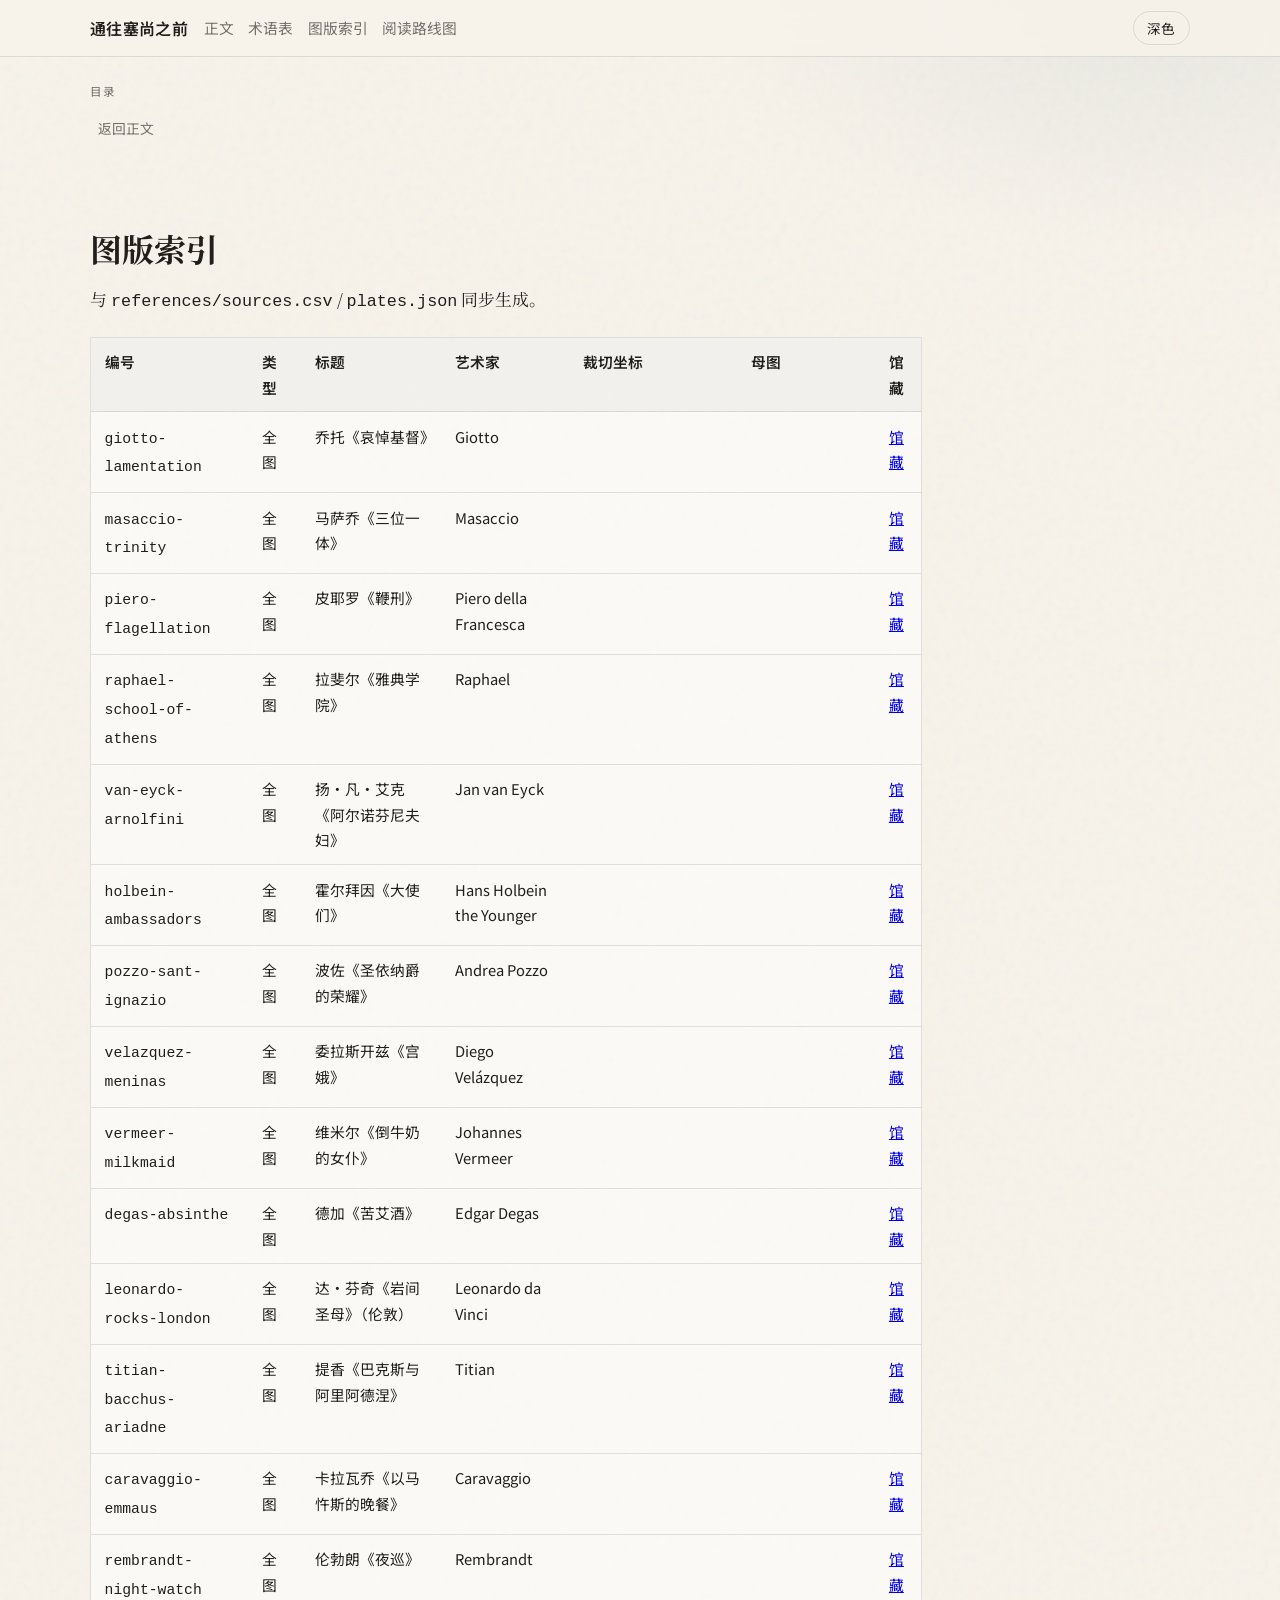
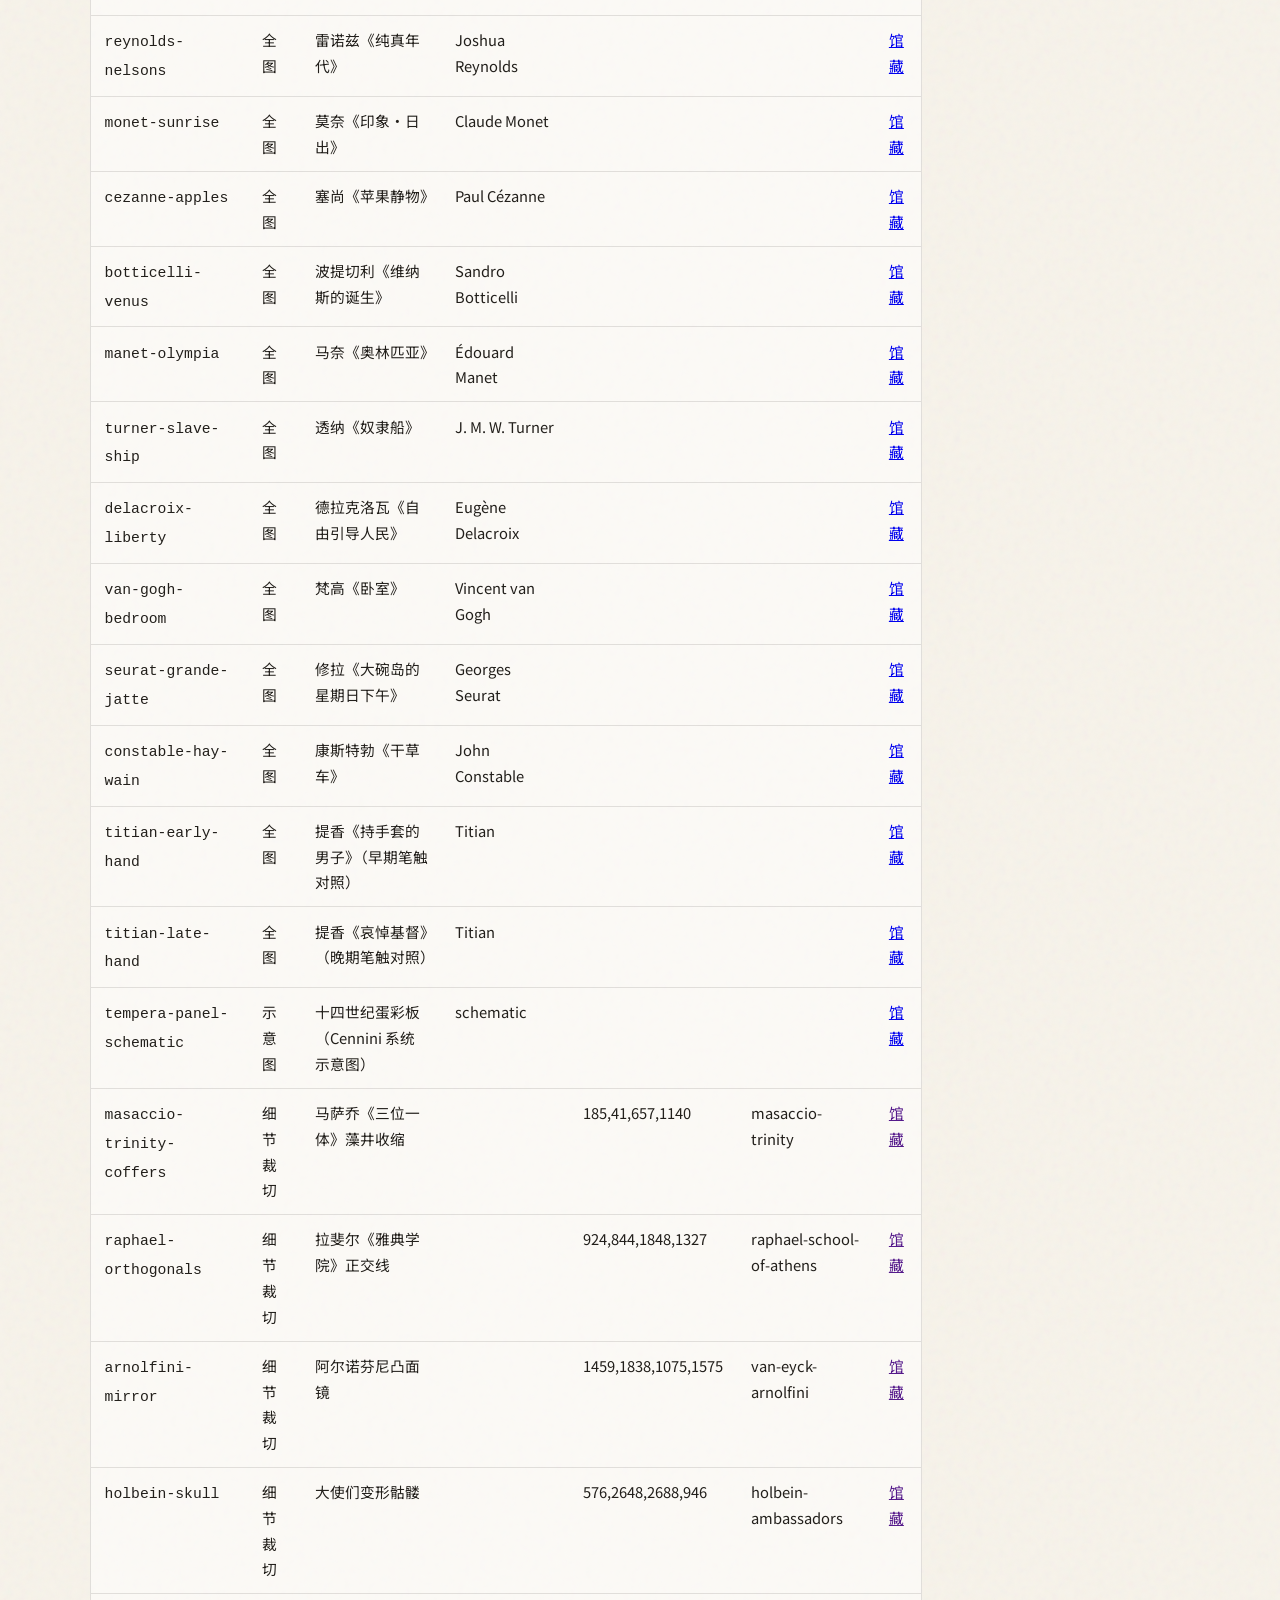
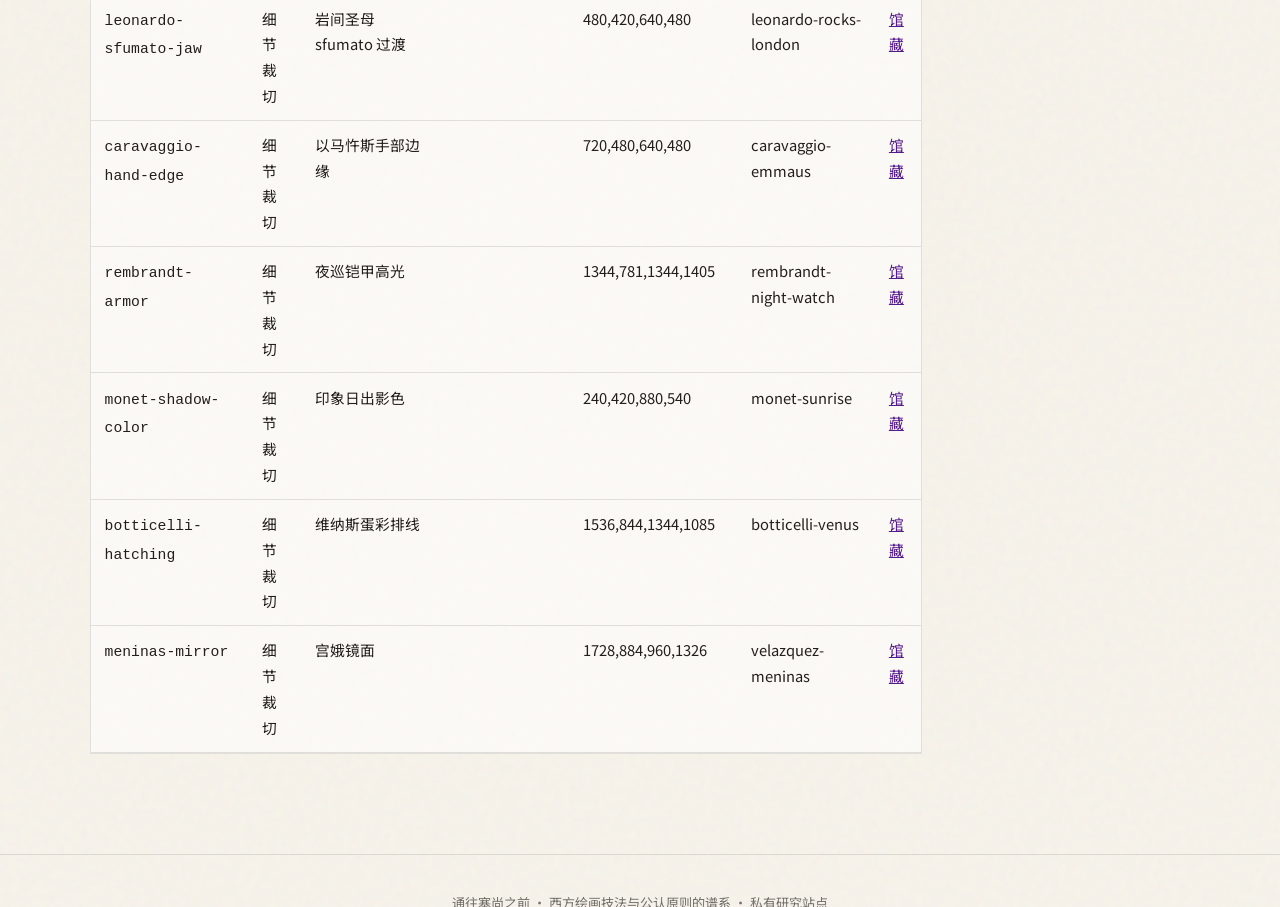
==== site/plates.html @ 3cbc50ff "Initial site: painting technique genealogy long-form research. Scaffold Markdown chapters, build pip" ====
<!DOCTYPE html>
<html lang="zh-Hans">
<head>
  <meta charset="utf-8" />
  <meta name="viewport" content="width=device-width, initial-scale=1" />
  <title>图版索引 · 通往塞尚之前</title>
  <meta name="description" content="图版索引" />
  <link rel="preconnect" href="https://fonts.googleapis.com" />
  <link rel="preconnect" href="https://fonts.gstatic.com" crossorigin />
  <link href="https://fonts.googleapis.com/css2?family=Instrument+Serif:ital@0;1&family=Noto+Sans+SC:wght@400;500;600&family=Noto+Serif+SC:wght@400;600;700&display=swap" rel="stylesheet" />
  <link rel="stylesheet" href="style.css" />
</head>
<body class="subpage">
  <a class="skip-link" href="#main">跳到正文</a>
  <header class="site-header">
    <div class="header-inner">
      <a class="brand" href="index.html">通往塞尚之前</a>
      <nav class="header-nav" aria-label="站点">
        <a href="index.html">正文</a>
        <a href="glossary.html">术语表</a>
        <a href="plates.html">图版索引</a>
        <a href="reading.html">阅读路线图</a>
      </nav>
      <div class="header-actions">
        <button type="button" id="theme-toggle" class="btn-ghost" aria-label="切换深浅色">深色</button>
      </div>
    </div>
  </header>

  <div class="layout">
    <aside class="toc" aria-label="目录">
      <p class="toc-label">目录</p>
      <ul><li><a href="index.html">返回正文</a></li></ul>
    </aside>
    <main id="main" class="main">
      <section class='chapter'><h2>图版索引</h2><p>与 <code>references/sources.csv</code> / <code>plates.json</code> 同步生成。</p><div class='table-scroll'><table><thead><tr><th>编号</th><th>类型</th><th>标题</th><th>艺术家</th><th>裁切坐标</th><th>母图</th><th>馆藏</th></tr></thead><tbody><tr><td><code>giotto-lamentation</code></td><td>全图</td><td>乔托《哀悼基督》</td><td>Giotto</td><td></td><td></td><td><a href="https://commons.wikimedia.org/wiki/File:Giotto_-_Scrovegni_-_-36-_-_Lamentation_(The_Mourning_of_Christ)_adj.jpg" target="_blank" rel="noopener">馆藏</a></td></tr><tr><td><code>masaccio-trinity</code></td><td>全图</td><td>马萨乔《三位一体》</td><td>Masaccio</td><td></td><td></td><td><a href="https://commons.wikimedia.org/wiki/File:Masaccio,_trinit%C3%A0.jpg" target="_blank" rel="noopener">馆藏</a></td></tr><tr><td><code>piero-flagellation</code></td><td>全图</td><td>皮耶罗《鞭刑》</td><td>Piero della Francesca</td><td></td><td></td><td><a href="https://commons.wikimedia.org/wiki/File:Piero,_flagellazione.jpg" target="_blank" rel="noopener">馆藏</a></td></tr><tr><td><code>raphael-school-of-athens</code></td><td>全图</td><td>拉斐尔《雅典学院》</td><td>Raphael</td><td></td><td></td><td><a href="https://commons.wikimedia.org/wiki/File:Raphael_School_of_Athens.jpg" target="_blank" rel="noopener">馆藏</a></td></tr><tr><td><code>van-eyck-arnolfini</code></td><td>全图</td><td>扬·凡·艾克《阿尔诺芬尼夫妇》</td><td>Jan van Eyck</td><td></td><td></td><td><a href="https://commons.wikimedia.org/wiki/File:Van_Eyck_-_Arnolfini_Portrait.jpg" target="_blank" rel="noopener">馆藏</a></td></tr><tr><td><code>holbein-ambassadors</code></td><td>全图</td><td>霍尔拜因《大使们》</td><td>Hans Holbein the Younger</td><td></td><td></td><td><a href="https://commons.wikimedia.org/wiki/File:Hans_Holbein_the_Younger_-_The_Ambassadors_-_Google_Art_Project.jpg" target="_blank" rel="noopener">馆藏</a></td></tr><tr><td><code>pozzo-sant-ignazio</code></td><td>全图</td><td>波佐《圣依纳爵的荣耀》</td><td>Andrea Pozzo</td><td></td><td></td><td><a href="https://commons.wikimedia.org/wiki/File:Andrea_Pozzo_-_Apoteosi_di_sant%27Ignazio_-_Google_Art_Project.jpg" target="_blank" rel="noopener">馆藏</a></td></tr><tr><td><code>velazquez-meninas</code></td><td>全图</td><td>委拉斯开兹《宫娥》</td><td>Diego Velázquez</td><td></td><td></td><td><a href="https://commons.wikimedia.org/wiki/File:Las_Meninas,_by_Diego_Vel%C3%A1zquez,_from_Prado_in_Google_Earth.jpg" target="_blank" rel="noopener">馆藏</a></td></tr><tr><td><code>vermeer-milkmaid</code></td><td>全图</td><td>维米尔《倒牛奶的女仆》</td><td>Johannes Vermeer</td><td></td><td></td><td><a href="https://commons.wikimedia.org/wiki/File:Johannes_Vermeer_-_Het_melkmeisje_-_Google_Art_Project.jpg" target="_blank" rel="noopener">馆藏</a></td></tr><tr><td><code>degas-absinthe</code></td><td>全图</td><td>德加《苦艾酒》</td><td>Edgar Degas</td><td></td><td></td><td><a href="https://commons.wikimedia.org/wiki/File:Edgar_Germain_Hilaire_Degas_012.jpg" target="_blank" rel="noopener">馆藏</a></td></tr><tr><td><code>leonardo-rocks-london</code></td><td>全图</td><td>达·芬奇《岩间圣母》（伦敦）</td><td>Leonardo da Vinci</td><td></td><td></td><td><a href="https://commons.wikimedia.org/wiki/File:Leonardo_da_Vinci_-_Virgin_of_the_Rocks_(National_Gallery_London).jpg" target="_blank" rel="noopener">馆藏</a></td></tr><tr><td><code>titian-bacchus-ariadne</code></td><td>全图</td><td>提香《巴克斯与阿里阿德涅》</td><td>Titian</td><td></td><td></td><td><a href="https://commons.wikimedia.org/wiki/File:Titian_-_Bacchus_and_Ariadne_-_Google_Art_Project.jpg" target="_blank" rel="noopener">馆藏</a></td></tr><tr><td><code>caravaggio-emmaus</code></td><td>全图</td><td>卡拉瓦乔《以马忤斯的晚餐》</td><td>Caravaggio</td><td></td><td></td><td><a href="https://commons.wikimedia.org/wiki/File:Caravaggio_-_Cena_in_Emmaus.jpg" target="_blank" rel="noopener">馆藏</a></td></tr><tr><td><code>rembrandt-night-watch</code></td><td>全图</td><td>伦勃朗《夜巡》</td><td>Rembrandt</td><td></td><td></td><td><a href="https://commons.wikimedia.org/wiki/File:The_Nightwatch_by_Rembrandt_-_Rijksmuseum.jpg" target="_blank" rel="noopener">馆藏</a></td></tr><tr><td><code>reynolds-nelsons</code></td><td>全图</td><td>雷诺兹《纯真年代》</td><td>Joshua Reynolds</td><td></td><td></td><td><a href="https://commons.wikimedia.org/wiki/File:Joshua_Reynolds_-_The_Age_of_Innocence_-_Google_Art_Project.jpg" target="_blank" rel="noopener">馆藏</a></td></tr><tr><td><code>monet-sunrise</code></td><td>全图</td><td>莫奈《印象·日出》</td><td>Claude Monet</td><td></td><td></td><td><a href="https://commons.wikimedia.org/wiki/File:Claude_Monet,_Impression,_soleil_levant.jpg" target="_blank" rel="noopener">馆藏</a></td></tr><tr><td><code>cezanne-apples</code></td><td>全图</td><td>塞尚《苹果静物》</td><td>Paul Cézanne</td><td></td><td></td><td><a href="https://commons.wikimedia.org/wiki/File:Paul_C%C3%A9zanne_-_Still_Life_with_Apples_-_Google_Art_Project.jpg" target="_blank" rel="noopener">馆藏</a></td></tr><tr><td><code>botticelli-venus</code></td><td>全图</td><td>波提切利《维纳斯的诞生》</td><td>Sandro Botticelli</td><td></td><td></td><td><a href="https://commons.wikimedia.org/wiki/File:Sandro_Botticelli_-_La_nascita_di_Venere_-_Google_Art_Project_-_edited.jpg" target="_blank" rel="noopener">馆藏</a></td></tr><tr><td><code>manet-olympia</code></td><td>全图</td><td>马奈《奥林匹亚》</td><td>Édouard Manet</td><td></td><td></td><td><a href="https://commons.wikimedia.org/wiki/File:Edouard_Manet_-_Olympia_-_Google_Art_Project.jpg" target="_blank" rel="noopener">馆藏</a></td></tr><tr><td><code>turner-slave-ship</code></td><td>全图</td><td>透纳《奴隶船》</td><td>J. M. W. Turner</td><td></td><td></td><td><a href="https://commons.wikimedia.org/wiki/File:Slave-ship.jpg" target="_blank" rel="noopener">馆藏</a></td></tr><tr><td><code>delacroix-liberty</code></td><td>全图</td><td>德拉克洛瓦《自由引导人民》</td><td>Eugène Delacroix</td><td></td><td></td><td><a href="https://commons.wikimedia.org/wiki/File:Eug%C3%A8ne_Delacroix_-_Le_28_Juillet._La_Libert%C3%A9_guidant_le_peuple.jpg" target="_blank" rel="noopener">馆藏</a></td></tr><tr><td><code>van-gogh-bedroom</code></td><td>全图</td><td>梵高《卧室》</td><td>Vincent van Gogh</td><td></td><td></td><td><a href="https://commons.wikimedia.org/wiki/File:Vincent_van_Gogh_-_De_slaapkamer_-_Google_Art_Project.jpg" target="_blank" rel="noopener">馆藏</a></td></tr><tr><td><code>seurat-grande-jatte</code></td><td>全图</td><td>修拉《大碗岛的星期日下午》</td><td>Georges Seurat</td><td></td><td></td><td><a href="https://commons.wikimedia.org/wiki/File:Georges_Seurat_-_A_Sunday_on_La_Grande_Jatte_--_1884_-_Google_Art_Project.jpg" target="_blank" rel="noopener">馆藏</a></td></tr><tr><td><code>constable-hay-wain</code></td><td>全图</td><td>康斯特勃《干草车》</td><td>John Constable</td><td></td><td></td><td><a href="https://commons.wikimedia.org/wiki/File:John_Constable_The_Hay_Wain.jpg" target="_blank" rel="noopener">馆藏</a></td></tr><tr><td><code>titian-early-hand</code></td><td>全图</td><td>提香《持手套的男子》（早期笔触对照）</td><td>Titian</td><td></td><td></td><td><a href="https://commons.wikimedia.org/wiki/File:Titian_-_Man_with_a_Glove_-_Google_Art_Project.jpg" target="_blank" rel="noopener">馆藏</a></td></tr><tr><td><code>titian-late-hand</code></td><td>全图</td><td>提香《哀悼基督》（晚期笔触对照）</td><td>Titian</td><td></td><td></td><td><a href="https://commons.wikimedia.org/wiki/File:Titian_-_Piet%C3%A0_-_WGA22755.jpg" target="_blank" rel="noopener">馆藏</a></td></tr><tr><td><code>tempera-panel-schematic</code></td><td>示意图</td><td>十四世纪蛋彩板（Cennini 系统示意图）</td><td>schematic</td><td></td><td></td><td><a href="generated" target="_blank" rel="noopener">馆藏</a></td></tr><tr><td><code>masaccio-trinity-coffers</code></td><td>细节裁切</td><td>马萨乔《三位一体》藻井收缩</td><td></td><td>185,41,657,1140</td><td>masaccio-trinity</td><td><a href="" target="_blank" rel="noopener">馆藏</a></td></tr><tr><td><code>raphael-orthogonals</code></td><td>细节裁切</td><td>拉斐尔《雅典学院》正交线</td><td></td><td>924,844,1848,1327</td><td>raphael-school-of-athens</td><td><a href="" target="_blank" rel="noopener">馆藏</a></td></tr><tr><td><code>arnolfini-mirror</code></td><td>细节裁切</td><td>阿尔诺芬尼凸面镜</td><td></td><td>1459,1838,1075,1575</td><td>van-eyck-arnolfini</td><td><a href="" target="_blank" rel="noopener">馆藏</a></td></tr><tr><td><code>holbein-skull</code></td><td>细节裁切</td><td>大使们变形骷髅</td><td></td><td>576,2648,2688,946</td><td>holbein-ambassadors</td><td><a href="" target="_blank" rel="noopener">馆藏</a></td></tr><tr><td><code>leonardo-sfumato-jaw</code></td><td>细节裁切</td><td>岩间圣母 sfumato 过渡</td><td></td><td>480,420,640,480</td><td>leonardo-rocks-london</td><td><a href="" target="_blank" rel="noopener">馆藏</a></td></tr><tr><td><code>caravaggio-hand-edge</code></td><td>细节裁切</td><td>以马忤斯手部边缘</td><td></td><td>720,480,640,480</td><td>caravaggio-emmaus</td><td><a href="" target="_blank" rel="noopener">馆藏</a></td></tr><tr><td><code>rembrandt-armor</code></td><td>细节裁切</td><td>夜巡铠甲高光</td><td></td><td>1344,781,1344,1405</td><td>rembrandt-night-watch</td><td><a href="" target="_blank" rel="noopener">馆藏</a></td></tr><tr><td><code>monet-shadow-color</code></td><td>细节裁切</td><td>印象日出影色</td><td></td><td>240,420,880,540</td><td>monet-sunrise</td><td><a href="" target="_blank" rel="noopener">馆藏</a></td></tr><tr><td><code>botticelli-hatching</code></td><td>细节裁切</td><td>维纳斯蛋彩排线</td><td></td><td>1536,844,1344,1085</td><td>botticelli-venus</td><td><a href="" target="_blank" rel="noopener">馆藏</a></td></tr><tr><td><code>meninas-mirror</code></td><td>细节裁切</td><td>宫娥镜面</td><td></td><td>1728,884,960,1326</td><td>velazquez-meninas</td><td><a href="" target="_blank" rel="noopener">馆藏</a></td></tr></tbody></table></div></section>
    </main>
  </div>

  <footer class="site-footer">
    <p>通往塞尚之前 · 西方绘画技法与公认原则的谱系 · 私有研究站点</p>
  </footer>

  <div id="loupe-modal" class="loupe-modal" hidden>
    <div class="loupe-backdrop" data-close></div>
    <div class="loupe-panel" role="dialog" aria-modal="true" aria-label="细节放大">
      <button type="button" class="loupe-close" data-close aria-label="关闭">×</button>
      <div class="loupe-stage"><div class="loupe-zoom"></div></div>
      <p class="loupe-hint">点击全图任意位置查看 2× 局部</p>
    </div>
  </div>

  <script src="app.js"></script>
</body>
</html>
---- site/style.css ----
:root {
  --paper: #f7f3ea;
  --ink: #221f1b;
  --terracotta: #b0522c;
  --blue: #3e5f80;
  --olive: #6d7a4e;
  --measure: 42rem;
  --muted: rgba(34, 31, 27, 0.62);
  --line: rgba(34, 31, 27, 0.12);
  --panel: rgba(255, 255, 255, 0.55);
  --shadow: 0 12px 40px rgba(34, 31, 27, 0.08);
  --header-h: 3.5rem;
  --max: 1140px;
  --serif: "Noto Serif SC", "Songti SC", serif;
  --serif-latin: "Instrument Serif", "Noto Serif SC", serif;
  --sans: "Noto Sans SC", "PingFang SC", sans-serif;
  --tag-consensus-bg: rgba(109, 122, 78, 0.16);
  --tag-scholar-bg: rgba(62, 95, 128, 0.14);
  --tag-inference-bg: rgba(176, 82, 44, 0.14);
  --tag-caution-bg: rgba(140, 96, 40, 0.16);
  --grain: url("data:image/svg+xml,%3Csvg viewBox='0 0 200 200' xmlns='http://www.w3.org/2000/svg'%3E%3Cfilter id='n'%3E%3CfeTurbulence type='fractalNoise' baseFrequency='0.85' numOctaves='2' stitchTiles='stitch'/%3E%3C/filter%3E%3Crect width='100%25' height='100%25' filter='url(%23n)' opacity='0.05'/%3E%3C/svg%3E");
}

[data-theme="dark"] {
  --paper: #1b1916;
  --ink: #efe8db;
  --terracotta: #d48a66;
  --blue: #8fb0cf;
  --olive: #a4b37a;
  --muted: rgba(239, 232, 219, 0.64);
  --line: rgba(239, 232, 219, 0.14);
  --panel: rgba(40, 36, 31, 0.85);
  --shadow: 0 12px 40px rgba(0, 0, 0, 0.35);
  --tag-consensus-bg: rgba(164, 179, 122, 0.18);
  --tag-scholar-bg: rgba(143, 176, 207, 0.16);
  --tag-inference-bg: rgba(212, 138, 102, 0.18);
  --tag-caution-bg: rgba(214, 176, 104, 0.16);
}

*,
*::before,
*::after { box-sizing: border-box; }

html { scroll-behavior: smooth; }

body {
  margin: 0;
  min-height: 100vh;
  color: var(--ink);
  background:
    radial-gradient(1200px 600px at 10% -10%, rgba(176, 82, 44, 0.08), transparent 55%),
    radial-gradient(900px 500px at 90% 0%, rgba(62, 95, 128, 0.08), transparent 50%),
    var(--grain),
    var(--paper);
  font-family: var(--serif);
  font-size: 1.05rem;
  line-height: 1.75;
}

.skip-link {
  position: absolute;
  left: -999px;
  top: 0;
  background: var(--ink);
  color: var(--paper);
  padding: 0.5rem 1rem;
  z-index: 1000;
}
.skip-link:focus { left: 0.5rem; top: 0.5rem; }

.site-header {
  position: sticky;
  top: 0;
  z-index: 50;
  backdrop-filter: blur(10px);
  background: color-mix(in srgb, var(--paper) 86%, transparent);
  border-bottom: 1px solid var(--line);
}

.header-inner {
  max-width: var(--max);
  margin: 0 auto;
  min-height: var(--header-h);
  padding: 0.65rem 1.25rem;
  display: flex;
  align-items: center;
  gap: 1rem;
  flex-wrap: wrap;
}

.brand {
  font-family: var(--sans);
  font-weight: 600;
  letter-spacing: 0.02em;
  color: var(--ink);
  text-decoration: none;
  font-size: 1rem;
}

.header-nav {
  display: flex;
  gap: 0.9rem;
  flex: 1;
  flex-wrap: wrap;
  font-family: var(--sans);
  font-size: 0.92rem;
}
.header-nav a {
  color: var(--muted);
  text-decoration: none;
}
.header-nav a:hover { color: var(--terracotta); }

.btn-ghost {
  font-family: var(--sans);
  font-size: 0.85rem;
  border: 1px solid var(--line);
  background: transparent;
  color: var(--ink);
  border-radius: 999px;
  padding: 0.35rem 0.85rem;
  cursor: pointer;
}
.btn-ghost:hover { border-color: var(--terracotta); color: var(--terracotta); }

.layout {
  max-width: var(--max);
  margin: 0 auto;
  padding: 1.5rem 1.25rem 4rem;
  display: grid;
  grid-template-columns: 220px minmax(0, 1fr);
  gap: 2.5rem;
}

.toc {
  position: sticky;
  top: calc(var(--header-h) + 1rem);
  max-height: calc(100vh - 7rem);
  overflow-y: auto;
  font-family: var(--sans);
  font-size: 0.86rem;
  align-self: start;
}
.toc-label {
  margin: 0 0 0.75rem;
  color: var(--muted);
  text-transform: uppercase;
  letter-spacing: 0.08em;
  font-size: 0.72rem;
}
.toc ul { list-style: none; margin: 0; padding: 0; }
.toc li { margin: 0.35rem 0; }
.toc a {
  color: var(--muted);
  text-decoration: none;
  display: block;
  padding: 0.15rem 0.4rem;
  border-left: 2px solid transparent;
}
.toc a:hover,
.toc a.active {
  color: var(--ink);
  border-left-color: var(--terracotta);
}

.main {
  min-width: 0;
  max-width: calc(var(--measure) + 8rem);
}

.hero {
  padding: 2.5rem 0 2rem;
  margin-bottom: 2rem;
  border-bottom: 1px solid var(--line);
  animation: rise 0.8s ease both;
}
.hero h1 {
  font-size: clamp(2rem, 4vw, 2.85rem);
  line-height: 1.25;
  margin: 0 0 0.85rem;
  letter-spacing: -0.02em;
}
.hero .lede {
  margin: 0;
  max-width: 38rem;
  color: var(--muted);
  font-size: 1.12rem;
}
.hero .meta {
  margin-top: 1.1rem;
  font-family: var(--sans);
  font-size: 0.85rem;
  color: var(--muted);
}

.chapter {
  padding: 2.5rem 0 1rem;
  scroll-margin-top: 5rem;
  animation: rise 0.7s ease both;
}
.chapter h2 {
  font-size: clamp(1.55rem, 2.6vw, 2rem);
  margin: 0 0 1rem;
  line-height: 1.3;
}
.chapter h3 {
  font-size: 1.2rem;
  margin: 2rem 0 0.75rem;
}
.chapter h4 {
  font-size: 1.05rem;
  margin: 1.5rem 0 0.5rem;
}
.chapter p { margin: 0.85rem 0; max-width: var(--measure); }
.chapter li { max-width: var(--measure); }
.chapter em, .chapter i { font-family: var(--serif-latin); }

.table-scroll {
  overflow-x: auto;
  margin: 1.25rem 0;
  border: 1px solid var(--line);
  background: var(--panel);
}
.table-scroll table {
  width: 100%;
  border-collapse: collapse;
  font-family: var(--sans);
  font-size: 0.92rem;
}
.table-scroll th,
.table-scroll td {
  padding: 0.7rem 0.85rem;
  border-bottom: 1px solid var(--line);
  text-align: left;
  vertical-align: top;
}
.table-scroll th {
  background: color-mix(in srgb, var(--ink) 4%, transparent);
  font-weight: 600;
}

blockquote {
  margin: 1.2rem 0;
  padding: 0.9rem 1rem 0.9rem 1.1rem;
  border-left: 3px solid var(--line);
  background: var(--panel);
  max-width: var(--measure);
}
blockquote .tag {
  display: inline-block;
  font-family: var(--sans);
  font-size: 0.72rem;
  font-weight: 600;
  letter-spacing: 0.04em;
  padding: 0.15rem 0.45rem;
  border-radius: 999px;
  margin-right: 0.45rem;
  vertical-align: middle;
}
.tag.consensus { background: var(--tag-consensus-bg); color: var(--olive); }
.tag.scholar { background: var(--tag-scholar-bg); color: var(--blue); }
.tag.inference { background: var(--tag-inference-bg); color: var(--terracotta); }
.tag.caution { background: var(--tag-caution-bg); color: #8c6028; }
[data-theme="dark"] .tag.caution { color: #d6b068; }

.plate,
.crop,
.compare,
.layers,
.grid-widget,
.timeline-widget,
.temp-switch {
  margin: 1.5rem 0 2rem;
  max-width: min(100%, 52rem);
}
.plate-frame,
.crop-frame {
  position: relative;
  background: #111;
  overflow: hidden;
  box-shadow: var(--shadow);
}
.plate-frame img,
.crop-frame img {
  display: block;
  width: 100%;
  height: auto;
  cursor: zoom-in;
}
.plate-caption,
.crop-caption,
.widget-caption {
  font-family: var(--sans);
  font-size: 0.86rem;
  color: var(--muted);
  margin: 0.55rem 0 0;
  max-width: var(--measure);
}
.plate-meta {
  font-family: var(--sans);
  font-size: 0.78rem;
  color: var(--muted);
  margin: 0.25rem 0 0;
}
.plate-meta a { color: var(--blue); }

.widget-toolbar {
  display: flex;
  flex-wrap: wrap;
  gap: 0.5rem;
  margin-bottom: 0.65rem;
  font-family: var(--sans);
  font-size: 0.85rem;
}
.widget-toolbar label,
.widget-toolbar button {
  display: inline-flex;
  align-items: center;
  gap: 0.35rem;
  border: 1px solid var(--line);
  background: var(--panel);
  color: var(--ink);
  border-radius: 999px;
  padding: 0.3rem 0.75rem;
  cursor: pointer;
}
.widget-toolbar button.active,
.widget-toolbar input:checked + span {
  border-color: var(--terracotta);
  color: var(--terracotta);
}

.compare-stage {
  position: relative;
  overflow: hidden;
  background: #111;
  aspect-ratio: 4 / 3;
}
.compare-stage img {
  position: absolute;
  inset: 0;
  width: 100%;
  height: 100%;
  object-fit: cover;
}
.compare-stage .compare-after {
  clip-path: inset(0 50% 0 0);
}
.compare-range {
  width: 100%;
  margin-top: 0.6rem;
}
.compare-labels {
  display: flex;
  justify-content: space-between;
  font-family: var(--sans);
  font-size: 0.8rem;
  color: var(--muted);
}

.layers-stage {
  position: relative;
  background: #1a1815;
  min-height: 280px;
  overflow: hidden;
}
.layers-stage img {
  position: absolute;
  inset: 0;
  width: 100%;
  height: 100%;
  object-fit: contain;
  transition: opacity 0.35s ease;
}
.layers-controls {
  display: flex;
  flex-wrap: wrap;
  gap: 0.5rem;
  margin-top: 0.65rem;
  font-family: var(--sans);
  font-size: 0.85rem;
}

.grid-stage {
  position: relative;
  background: #111;
}
.grid-stage img { display: block; width: 100%; height: auto; }
.grid-stage svg {
  position: absolute;
  inset: 0;
  width: 100%;
  height: 100%;
  pointer-events: none;
  opacity: 0;
  transition: opacity 0.3s ease;
}
.grid-stage.show-grid svg { opacity: 1; }

.timeline-widget {
  padding: 1rem;
  border: 1px solid var(--line);
  background: var(--panel);
}
.pigment-year {
  font-family: var(--sans);
  font-weight: 600;
  font-size: 1.35rem;
  margin: 0 0 0.75rem;
  color: var(--terracotta);
}
.pigment-grid {
  display: grid;
  grid-template-columns: repeat(auto-fill, minmax(110px, 1fr));
  gap: 0.55rem;
}
.pigment-swatch {
  border: 1px solid var(--line);
  padding: 0.55rem;
  opacity: 0.28;
  transition: opacity 0.25s ease, transform 0.25s ease;
  font-family: var(--sans);
  font-size: 0.78rem;
}
.pigment-swatch.on {
  opacity: 1;
  transform: translateY(-2px);
}
.pigment-chip {
  height: 2rem;
  margin-bottom: 0.35rem;
  border: 1px solid rgba(0,0,0,0.15);
}

.temp-stage {
  position: relative;
  overflow: hidden;
  background: #111;
}
.temp-stage img {
  display: block;
  width: 100%;
  height: auto;
}
.temp-stage img.channel {
  position: absolute;
  inset: 0;
  opacity: 0;
  transition: opacity 0.35s ease;
}
.temp-stage[data-mode="gray"] img.base { filter: grayscale(1); }
.temp-stage[data-mode="temp"] img.temp { opacity: 1; }
.temp-stage[data-mode="temp"] img.base { opacity: 0; }

.system-tracks {
  display: grid;
  gap: 0.55rem;
  margin: 1.5rem 0;
  font-family: var(--sans);
}
.track {
  display: grid;
  grid-template-columns: 7rem 1fr;
  gap: 0.75rem;
  align-items: center;
}
.track-name { font-size: 0.85rem; color: var(--muted); }
.track-bar {
  position: relative;
  height: 2.2rem;
  background: color-mix(in srgb, var(--ink) 5%, transparent);
  border: 1px solid var(--line);
  overflow: hidden;
}
.track-fill {
  position: absolute;
  inset: 0 auto 0 0;
  width: var(--w, 100%);
  background: linear-gradient(90deg, transparent, color-mix(in srgb, var(--accent, var(--terracotta)) 55%, transparent));
  opacity: 0.35;
  transition: opacity 0.3s ease;
}
.track.on .track-fill { opacity: 1; }
.track-nodes {
  position: absolute;
  inset: 0;
  display: flex;
  align-items: center;
  justify-content: space-between;
  padding: 0 0.5rem;
  font-size: 0.7rem;
  color: var(--muted);
}
.track-toggle {
  margin-bottom: 0.75rem;
  display: flex;
  flex-wrap: wrap;
  gap: 0.4rem;
}

.reading-list h4 { margin-top: 1.5rem; }
.reading-list ul { padding-left: 1.1rem; }

.site-footer {
  border-top: 1px solid var(--line);
  padding: 1.5rem 1.25rem 2.5rem;
  text-align: center;
  font-family: var(--sans);
  font-size: 0.82rem;
  color: var(--muted);
}

.loupe-modal[hidden] { display: none; }
.loupe-modal {
  position: fixed;
  inset: 0;
  z-index: 100;
  display: grid;
  place-items: center;
}
.loupe-backdrop {
  position: absolute;
  inset: 0;
  background: rgba(20, 16, 12, 0.72);
}
.loupe-panel {
  position: relative;
  width: min(92vw, 720px);
  background: var(--paper);
  border: 1px solid var(--line);
  padding: 1rem;
  z-index: 1;
}
.loupe-close {
  position: absolute;
  right: 0.6rem;
  top: 0.3rem;
  border: 0;
  background: transparent;
  font-size: 1.5rem;
  cursor: pointer;
  color: var(--ink);
}
.loupe-stage {
  height: min(60vh, 420px);
  overflow: hidden;
  background: #111;
}
.loupe-zoom {
  width: 100%;
  height: 100%;
  background-size: 200% 200%;
  background-repeat: no-repeat;
}
.loupe-hint {
  margin: 0.6rem 0 0;
  font-family: var(--sans);
  font-size: 0.8rem;
  color: var(--muted);
}

.subpage .main { max-width: 52rem; }
.subpage .layout { grid-template-columns: 1fr; }

.glossary-grid {
  display: grid;
  gap: 1rem;
}
.glossary-item {
  padding: 0.9rem 0;
  border-bottom: 1px solid var(--line);
}
.glossary-item h3 {
  margin: 0 0 0.35rem;
  font-size: 1.05rem;
}
.glossary-item p {
  margin: 0;
  color: var(--muted);
  font-size: 0.95rem;
}

@keyframes rise {
  from { opacity: 0; transform: translateY(10px); }
  to { opacity: 1; transform: none; }
}

@media (max-width: 900px) {
  .layout {
    grid-template-columns: 1fr;
    gap: 1rem;
  }
  .toc {
    position: relative;
    top: 0;
    max-height: none;
    overflow: visible;
    padding-bottom: 0.5rem;
    border-bottom: 1px solid var(--line);
  }
  .toc ul {
    display: flex;
    flex-wrap: nowrap;
    gap: 0.5rem;
    overflow-x: auto;
    padding-bottom: 0.4rem;
  }
  .toc li { margin: 0; white-space: nowrap; }
  .toc a { border-left: 0; border-bottom: 2px solid transparent; padding: 0.25rem 0.4rem; }
  .toc a.active { border-bottom-color: var(--terracotta); }
}

@media (max-width: 375px) {
  body { font-size: 1rem; }
  .header-inner { padding: 0.55rem 0.85rem; }
  .layout { padding: 1rem 0.85rem 3rem; }
  .hero h1 { font-size: 1.7rem; }
  .track { grid-template-columns: 1fr; gap: 0.25rem; }
}
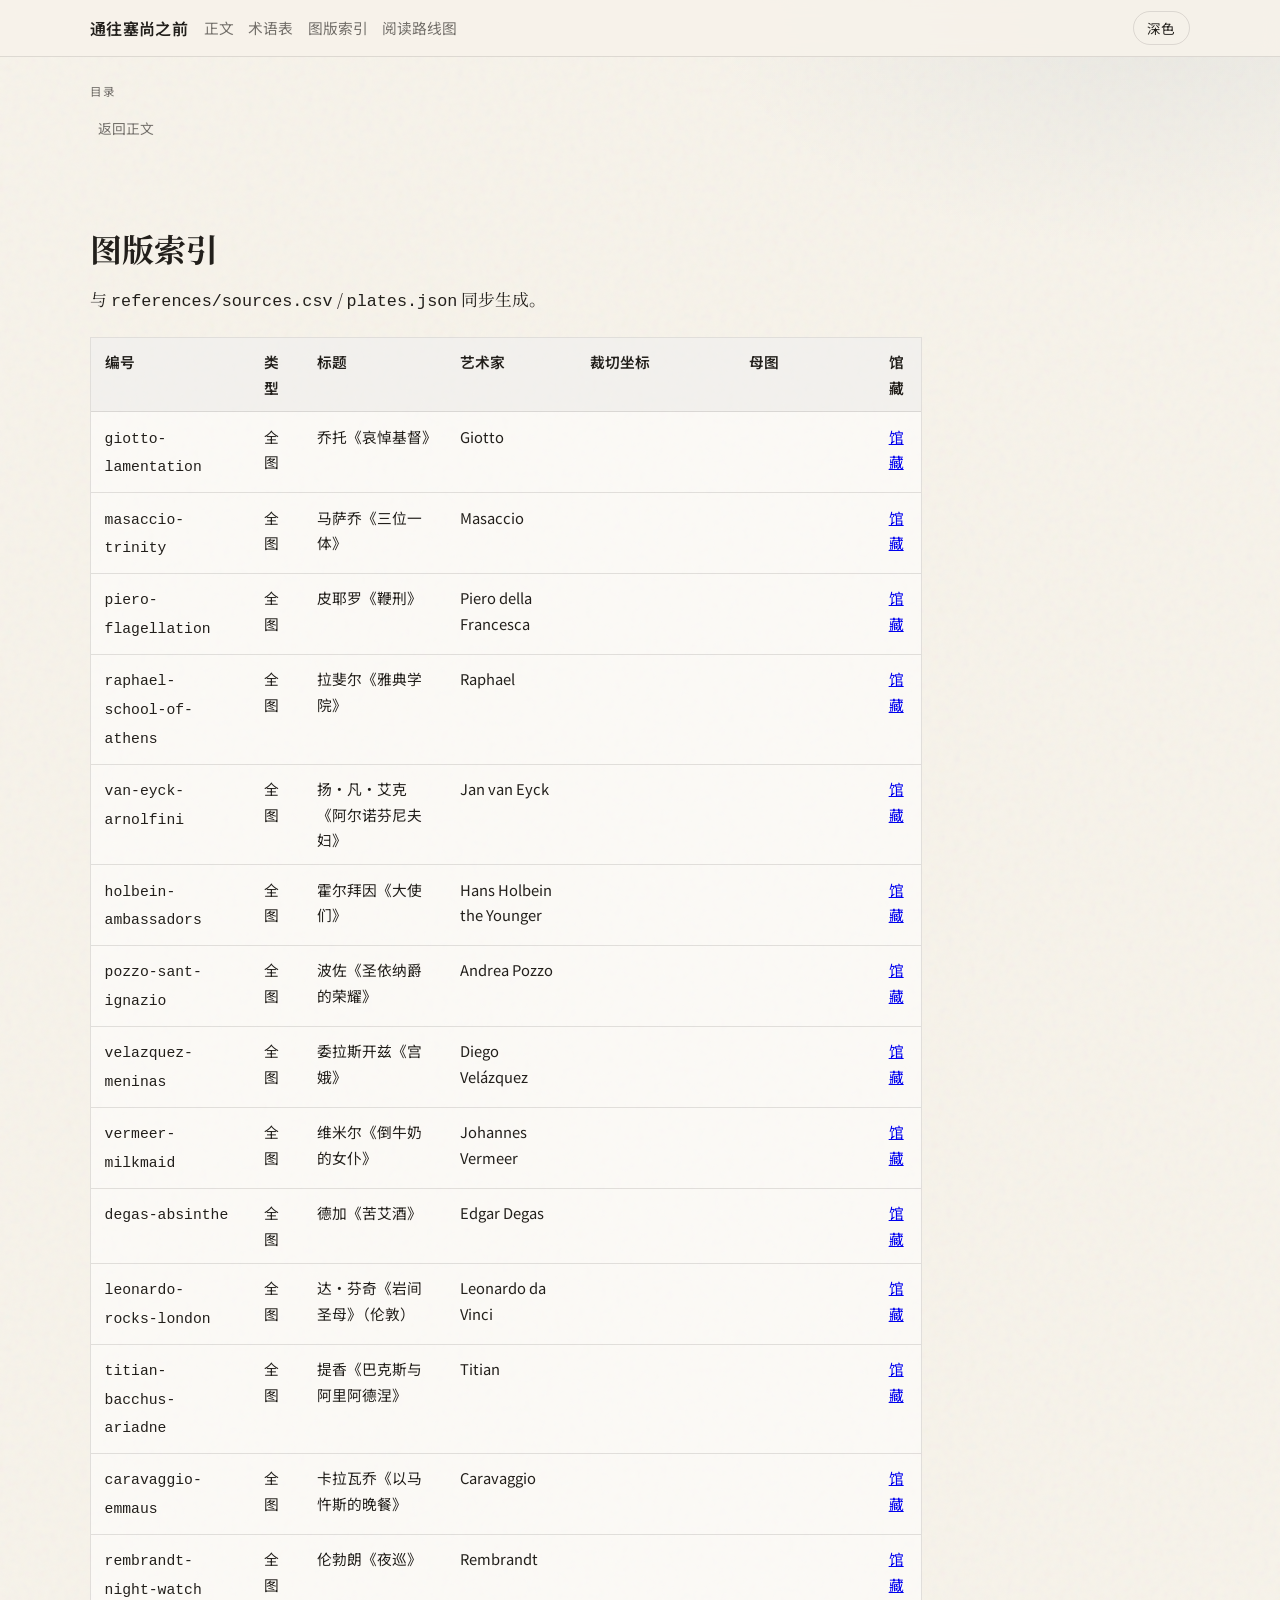
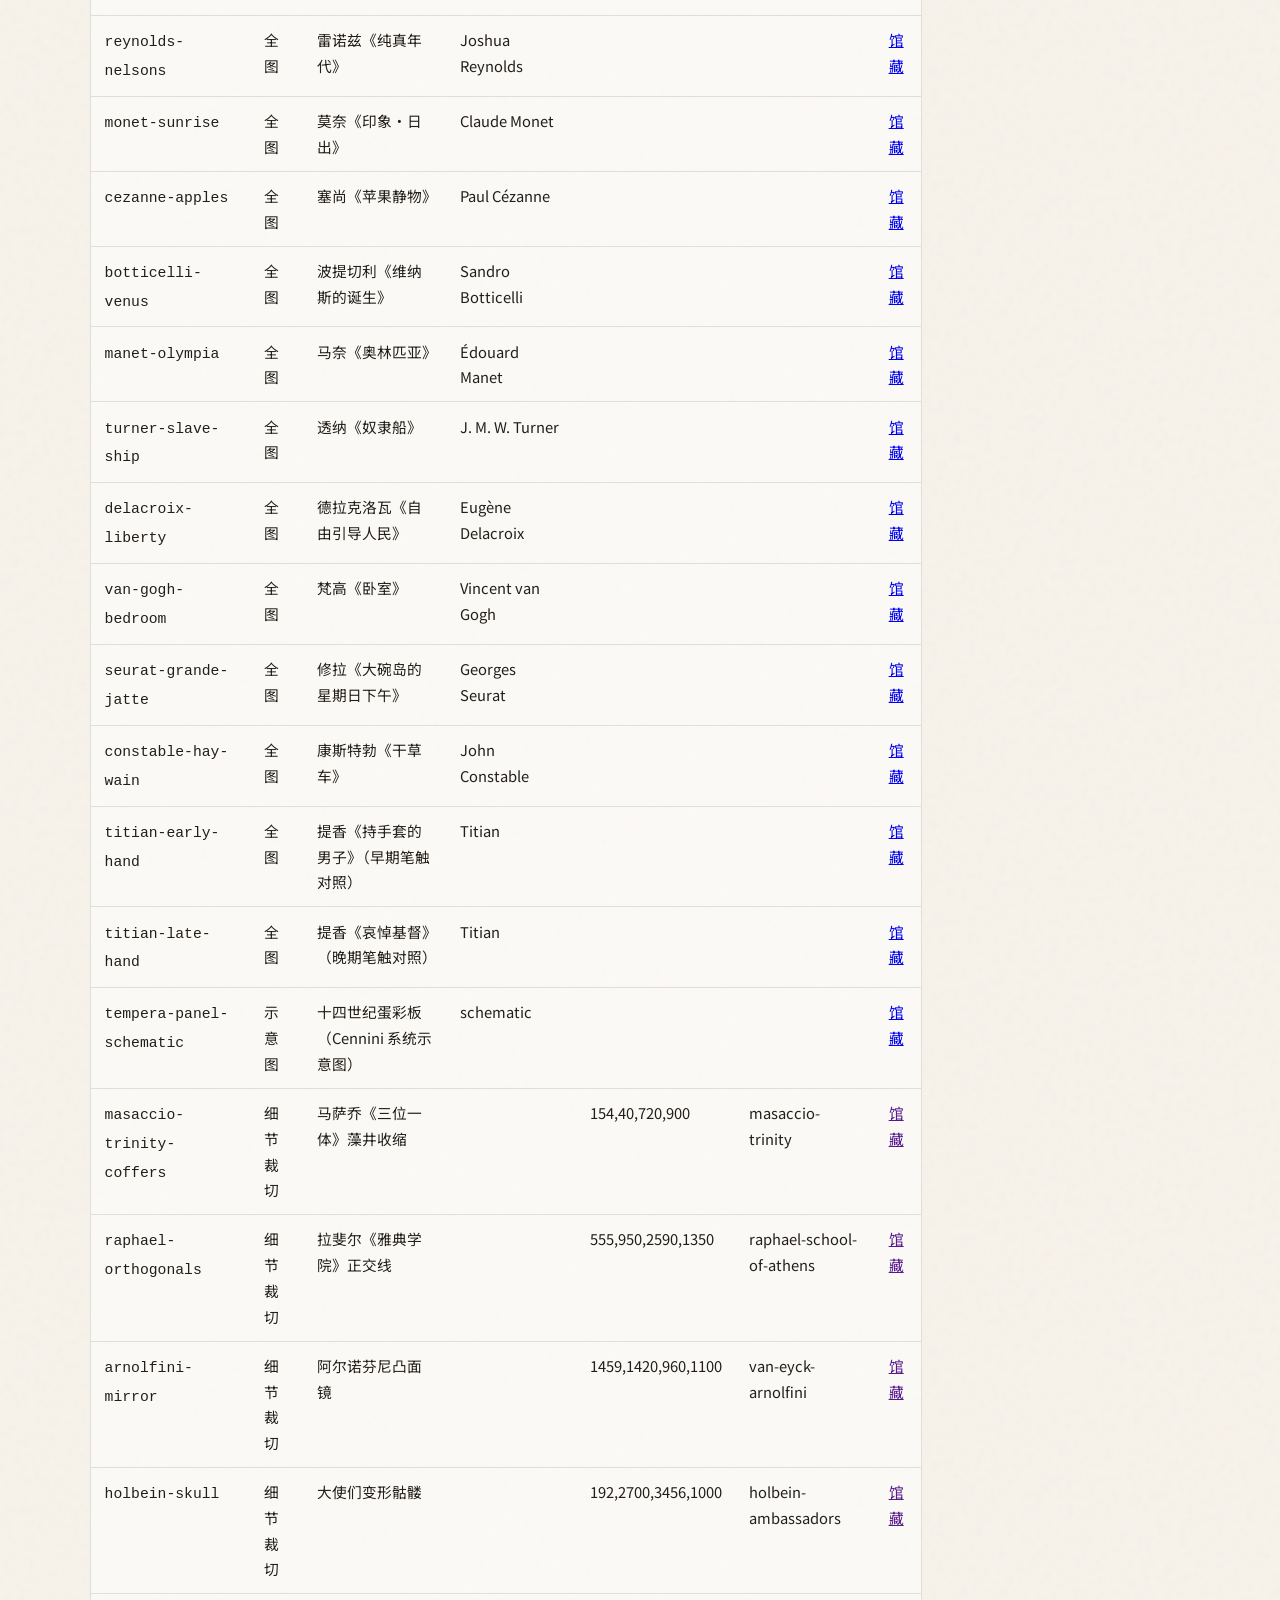
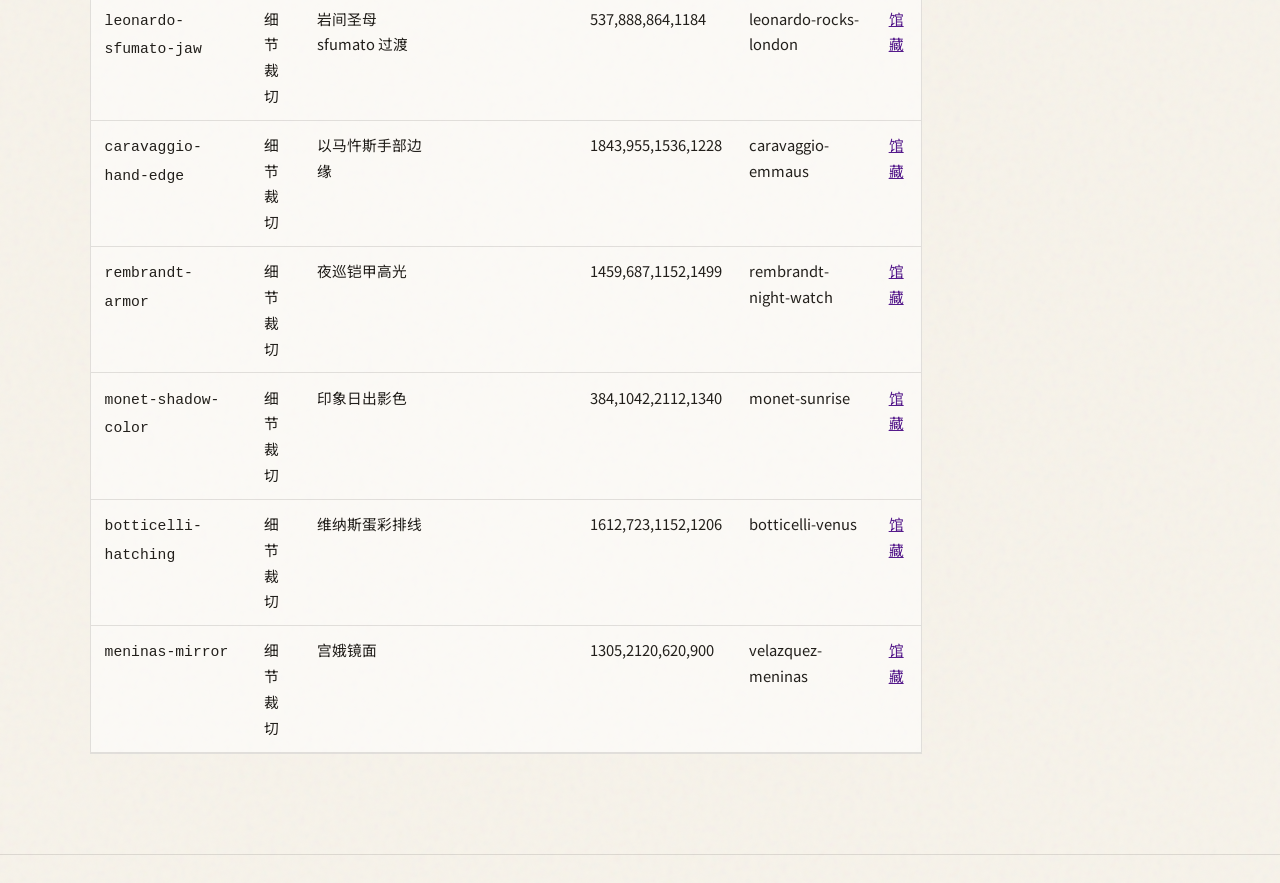
==== commit faf5655c: "Fix missing plates and correct crop annotations. Replace Wikimedia stand-ins with real paintings, re" ====
--- a/site/plates.html
+++ b/site/plates.html
@@ -33,7 +33,7 @@
       <ul><li><a href="index.html">返回正文</a></li></ul>
     </aside>
     <main id="main" class="main">
-      <section class='chapter'><h2>图版索引</h2><p>与 <code>references/sources.csv</code> / <code>plates.json</code> 同步生成。</p><div class='table-scroll'><table><thead><tr><th>编号</th><th>类型</th><th>标题</th><th>艺术家</th><th>裁切坐标</th><th>母图</th><th>馆藏</th></tr></thead><tbody><tr><td><code>giotto-lamentation</code></td><td>全图</td><td>乔托《哀悼基督》</td><td>Giotto</td><td></td><td></td><td><a href="https://commons.wikimedia.org/wiki/File:Giotto_-_Scrovegni_-_-36-_-_Lamentation_(The_Mourning_of_Christ)_adj.jpg" target="_blank" rel="noopener">馆藏</a></td></tr><tr><td><code>masaccio-trinity</code></td><td>全图</td><td>马萨乔《三位一体》</td><td>Masaccio</td><td></td><td></td><td><a href="https://commons.wikimedia.org/wiki/File:Masaccio,_trinit%C3%A0.jpg" target="_blank" rel="noopener">馆藏</a></td></tr><tr><td><code>piero-flagellation</code></td><td>全图</td><td>皮耶罗《鞭刑》</td><td>Piero della Francesca</td><td></td><td></td><td><a href="https://commons.wikimedia.org/wiki/File:Piero,_flagellazione.jpg" target="_blank" rel="noopener">馆藏</a></td></tr><tr><td><code>raphael-school-of-athens</code></td><td>全图</td><td>拉斐尔《雅典学院》</td><td>Raphael</td><td></td><td></td><td><a href="https://commons.wikimedia.org/wiki/File:Raphael_School_of_Athens.jpg" target="_blank" rel="noopener">馆藏</a></td></tr><tr><td><code>van-eyck-arnolfini</code></td><td>全图</td><td>扬·凡·艾克《阿尔诺芬尼夫妇》</td><td>Jan van Eyck</td><td></td><td></td><td><a href="https://commons.wikimedia.org/wiki/File:Van_Eyck_-_Arnolfini_Portrait.jpg" target="_blank" rel="noopener">馆藏</a></td></tr><tr><td><code>holbein-ambassadors</code></td><td>全图</td><td>霍尔拜因《大使们》</td><td>Hans Holbein the Younger</td><td></td><td></td><td><a href="https://commons.wikimedia.org/wiki/File:Hans_Holbein_the_Younger_-_The_Ambassadors_-_Google_Art_Project.jpg" target="_blank" rel="noopener">馆藏</a></td></tr><tr><td><code>pozzo-sant-ignazio</code></td><td>全图</td><td>波佐《圣依纳爵的荣耀》</td><td>Andrea Pozzo</td><td></td><td></td><td><a href="https://commons.wikimedia.org/wiki/File:Andrea_Pozzo_-_Apoteosi_di_sant%27Ignazio_-_Google_Art_Project.jpg" target="_blank" rel="noopener">馆藏</a></td></tr><tr><td><code>velazquez-meninas</code></td><td>全图</td><td>委拉斯开兹《宫娥》</td><td>Diego Velázquez</td><td></td><td></td><td><a href="https://commons.wikimedia.org/wiki/File:Las_Meninas,_by_Diego_Vel%C3%A1zquez,_from_Prado_in_Google_Earth.jpg" target="_blank" rel="noopener">馆藏</a></td></tr><tr><td><code>vermeer-milkmaid</code></td><td>全图</td><td>维米尔《倒牛奶的女仆》</td><td>Johannes Vermeer</td><td></td><td></td><td><a href="https://commons.wikimedia.org/wiki/File:Johannes_Vermeer_-_Het_melkmeisje_-_Google_Art_Project.jpg" target="_blank" rel="noopener">馆藏</a></td></tr><tr><td><code>degas-absinthe</code></td><td>全图</td><td>德加《苦艾酒》</td><td>Edgar Degas</td><td></td><td></td><td><a href="https://commons.wikimedia.org/wiki/File:Edgar_Germain_Hilaire_Degas_012.jpg" target="_blank" rel="noopener">馆藏</a></td></tr><tr><td><code>leonardo-rocks-london</code></td><td>全图</td><td>达·芬奇《岩间圣母》（伦敦）</td><td>Leonardo da Vinci</td><td></td><td></td><td><a href="https://commons.wikimedia.org/wiki/File:Leonardo_da_Vinci_-_Virgin_of_the_Rocks_(National_Gallery_London).jpg" target="_blank" rel="noopener">馆藏</a></td></tr><tr><td><code>titian-bacchus-ariadne</code></td><td>全图</td><td>提香《巴克斯与阿里阿德涅》</td><td>Titian</td><td></td><td></td><td><a href="https://commons.wikimedia.org/wiki/File:Titian_-_Bacchus_and_Ariadne_-_Google_Art_Project.jpg" target="_blank" rel="noopener">馆藏</a></td></tr><tr><td><code>caravaggio-emmaus</code></td><td>全图</td><td>卡拉瓦乔《以马忤斯的晚餐》</td><td>Caravaggio</td><td></td><td></td><td><a href="https://commons.wikimedia.org/wiki/File:Caravaggio_-_Cena_in_Emmaus.jpg" target="_blank" rel="noopener">馆藏</a></td></tr><tr><td><code>rembrandt-night-watch</code></td><td>全图</td><td>伦勃朗《夜巡》</td><td>Rembrandt</td><td></td><td></td><td><a href="https://commons.wikimedia.org/wiki/File:The_Nightwatch_by_Rembrandt_-_Rijksmuseum.jpg" target="_blank" rel="noopener">馆藏</a></td></tr><tr><td><code>reynolds-nelsons</code></td><td>全图</td><td>雷诺兹《纯真年代》</td><td>Joshua Reynolds</td><td></td><td></td><td><a href="https://commons.wikimedia.org/wiki/File:Joshua_Reynolds_-_The_Age_of_Innocence_-_Google_Art_Project.jpg" target="_blank" rel="noopener">馆藏</a></td></tr><tr><td><code>monet-sunrise</code></td><td>全图</td><td>莫奈《印象·日出》</td><td>Claude Monet</td><td></td><td></td><td><a href="https://commons.wikimedia.org/wiki/File:Claude_Monet,_Impression,_soleil_levant.jpg" target="_blank" rel="noopener">馆藏</a></td></tr><tr><td><code>cezanne-apples</code></td><td>全图</td><td>塞尚《苹果静物》</td><td>Paul Cézanne</td><td></td><td></td><td><a href="https://commons.wikimedia.org/wiki/File:Paul_C%C3%A9zanne_-_Still_Life_with_Apples_-_Google_Art_Project.jpg" target="_blank" rel="noopener">馆藏</a></td></tr><tr><td><code>botticelli-venus</code></td><td>全图</td><td>波提切利《维纳斯的诞生》</td><td>Sandro Botticelli</td><td></td><td></td><td><a href="https://commons.wikimedia.org/wiki/File:Sandro_Botticelli_-_La_nascita_di_Venere_-_Google_Art_Project_-_edited.jpg" target="_blank" rel="noopener">馆藏</a></td></tr><tr><td><code>manet-olympia</code></td><td>全图</td><td>马奈《奥林匹亚》</td><td>Édouard Manet</td><td></td><td></td><td><a href="https://commons.wikimedia.org/wiki/File:Edouard_Manet_-_Olympia_-_Google_Art_Project.jpg" target="_blank" rel="noopener">馆藏</a></td></tr><tr><td><code>turner-slave-ship</code></td><td>全图</td><td>透纳《奴隶船》</td><td>J. M. W. Turner</td><td></td><td></td><td><a href="https://commons.wikimedia.org/wiki/File:Slave-ship.jpg" target="_blank" rel="noopener">馆藏</a></td></tr><tr><td><code>delacroix-liberty</code></td><td>全图</td><td>德拉克洛瓦《自由引导人民》</td><td>Eugène Delacroix</td><td></td><td></td><td><a href="https://commons.wikimedia.org/wiki/File:Eug%C3%A8ne_Delacroix_-_Le_28_Juillet._La_Libert%C3%A9_guidant_le_peuple.jpg" target="_blank" rel="noopener">馆藏</a></td></tr><tr><td><code>van-gogh-bedroom</code></td><td>全图</td><td>梵高《卧室》</td><td>Vincent van Gogh</td><td></td><td></td><td><a href="https://commons.wikimedia.org/wiki/File:Vincent_van_Gogh_-_De_slaapkamer_-_Google_Art_Project.jpg" target="_blank" rel="noopener">馆藏</a></td></tr><tr><td><code>seurat-grande-jatte</code></td><td>全图</td><td>修拉《大碗岛的星期日下午》</td><td>Georges Seurat</td><td></td><td></td><td><a href="https://commons.wikimedia.org/wiki/File:Georges_Seurat_-_A_Sunday_on_La_Grande_Jatte_--_1884_-_Google_Art_Project.jpg" target="_blank" rel="noopener">馆藏</a></td></tr><tr><td><code>constable-hay-wain</code></td><td>全图</td><td>康斯特勃《干草车》</td><td>John Constable</td><td></td><td></td><td><a href="https://commons.wikimedia.org/wiki/File:John_Constable_The_Hay_Wain.jpg" target="_blank" rel="noopener">馆藏</a></td></tr><tr><td><code>titian-early-hand</code></td><td>全图</td><td>提香《持手套的男子》（早期笔触对照）</td><td>Titian</td><td></td><td></td><td><a href="https://commons.wikimedia.org/wiki/File:Titian_-_Man_with_a_Glove_-_Google_Art_Project.jpg" target="_blank" rel="noopener">馆藏</a></td></tr><tr><td><code>titian-late-hand</code></td><td>全图</td><td>提香《哀悼基督》（晚期笔触对照）</td><td>Titian</td><td></td><td></td><td><a href="https://commons.wikimedia.org/wiki/File:Titian_-_Piet%C3%A0_-_WGA22755.jpg" target="_blank" rel="noopener">馆藏</a></td></tr><tr><td><code>tempera-panel-schematic</code></td><td>示意图</td><td>十四世纪蛋彩板（Cennini 系统示意图）</td><td>schematic</td><td></td><td></td><td><a href="generated" target="_blank" rel="noopener">馆藏</a></td></tr><tr><td><code>masaccio-trinity-coffers</code></td><td>细节裁切</td><td>马萨乔《三位一体》藻井收缩</td><td></td><td>185,41,657,1140</td><td>masaccio-trinity</td><td><a href="" target="_blank" rel="noopener">馆藏</a></td></tr><tr><td><code>raphael-orthogonals</code></td><td>细节裁切</td><td>拉斐尔《雅典学院》正交线</td><td></td><td>924,844,1848,1327</td><td>raphael-school-of-athens</td><td><a href="" target="_blank" rel="noopener">馆藏</a></td></tr><tr><td><code>arnolfini-mirror</code></td><td>细节裁切</td><td>阿尔诺芬尼凸面镜</td><td></td><td>1459,1838,1075,1575</td><td>van-eyck-arnolfini</td><td><a href="" target="_blank" rel="noopener">馆藏</a></td></tr><tr><td><code>holbein-skull</code></td><td>细节裁切</td><td>大使们变形骷髅</td><td></td><td>576,2648,2688,946</td><td>holbein-ambassadors</td><td><a href="" target="_blank" rel="noopener">馆藏</a></td></tr><tr><td><code>leonardo-sfumato-jaw</code></td><td>细节裁切</td><td>岩间圣母 sfumato 过渡</td><td></td><td>480,420,640,480</td><td>leonardo-rocks-london</td><td><a href="" target="_blank" rel="noopener">馆藏</a></td></tr><tr><td><code>caravaggio-hand-edge</code></td><td>细节裁切</td><td>以马忤斯手部边缘</td><td></td><td>720,480,640,480</td><td>caravaggio-emmaus</td><td><a href="" target="_blank" rel="noopener">馆藏</a></td></tr><tr><td><code>rembrandt-armor</code></td><td>细节裁切</td><td>夜巡铠甲高光</td><td></td><td>1344,781,1344,1405</td><td>rembrandt-night-watch</td><td><a href="" target="_blank" rel="noopener">馆藏</a></td></tr><tr><td><code>monet-shadow-color</code></td><td>细节裁切</td><td>印象日出影色</td><td></td><td>240,420,880,540</td><td>monet-sunrise</td><td><a href="" target="_blank" rel="noopener">馆藏</a></td></tr><tr><td><code>botticelli-hatching</code></td><td>细节裁切</td><td>维纳斯蛋彩排线</td><td></td><td>1536,844,1344,1085</td><td>botticelli-venus</td><td><a href="" target="_blank" rel="noopener">馆藏</a></td></tr><tr><td><code>meninas-mirror</code></td><td>细节裁切</td><td>宫娥镜面</td><td></td><td>1728,884,960,1326</td><td>velazquez-meninas</td><td><a href="" target="_blank" rel="noopener">馆藏</a></td></tr></tbody></table></div></section>
+      <section class='chapter'><h2>图版索引</h2><p>与 <code>references/sources.csv</code> / <code>plates.json</code> 同步生成。</p><div class='table-scroll'><table><thead><tr><th>编号</th><th>类型</th><th>标题</th><th>艺术家</th><th>裁切坐标</th><th>母图</th><th>馆藏</th></tr></thead><tbody><tr><td><code>giotto-lamentation</code></td><td>全图</td><td>乔托《哀悼基督》</td><td>Giotto</td><td></td><td></td><td><a href="https://commons.wikimedia.org/wiki/File:Giotto_-_Scrovegni_-_-36-_-_Lamentation_(The_Mourning_of_Christ)_adj.jpg" target="_blank" rel="noopener">馆藏</a></td></tr><tr><td><code>masaccio-trinity</code></td><td>全图</td><td>马萨乔《三位一体》</td><td>Masaccio</td><td></td><td></td><td><a href="https://commons.wikimedia.org/wiki/File:Masaccio,_trinit%C3%A0.jpg" target="_blank" rel="noopener">馆藏</a></td></tr><tr><td><code>piero-flagellation</code></td><td>全图</td><td>皮耶罗《鞭刑》</td><td>Piero della Francesca</td><td></td><td></td><td><a href="https://commons.wikimedia.org/wiki/File:Piero,_flagellazione.jpg" target="_blank" rel="noopener">馆藏</a></td></tr><tr><td><code>raphael-school-of-athens</code></td><td>全图</td><td>拉斐尔《雅典学院》</td><td>Raphael</td><td></td><td></td><td><a href="https://commons.wikimedia.org/wiki/File:Raphael_School_of_Athens.jpg" target="_blank" rel="noopener">馆藏</a></td></tr><tr><td><code>van-eyck-arnolfini</code></td><td>全图</td><td>扬·凡·艾克《阿尔诺芬尼夫妇》</td><td>Jan van Eyck</td><td></td><td></td><td><a href="https://commons.wikimedia.org/wiki/File:Van_Eyck_-_Arnolfini_Portrait.jpg" target="_blank" rel="noopener">馆藏</a></td></tr><tr><td><code>holbein-ambassadors</code></td><td>全图</td><td>霍尔拜因《大使们》</td><td>Hans Holbein the Younger</td><td></td><td></td><td><a href="https://commons.wikimedia.org/wiki/File:Hans_Holbein_the_Younger_-_The_Ambassadors_-_Google_Art_Project.jpg" target="_blank" rel="noopener">馆藏</a></td></tr><tr><td><code>pozzo-sant-ignazio</code></td><td>全图</td><td>波佐《圣依纳爵的荣耀》</td><td>Andrea Pozzo</td><td></td><td></td><td><a href="https://commons.wikimedia.org/wiki/File:Andrea_Pozzo_-_Apoteosi_di_sant%27Ignazio_-_Google_Art_Project.jpg" target="_blank" rel="noopener">馆藏</a></td></tr><tr><td><code>velazquez-meninas</code></td><td>全图</td><td>委拉斯开兹《宫娥》</td><td>Diego Velázquez</td><td></td><td></td><td><a href="https://commons.wikimedia.org/wiki/File:Las_Meninas,_by_Diego_Vel%C3%A1zquez,_from_Prado_in_Google_Earth.jpg" target="_blank" rel="noopener">馆藏</a></td></tr><tr><td><code>vermeer-milkmaid</code></td><td>全图</td><td>维米尔《倒牛奶的女仆》</td><td>Johannes Vermeer</td><td></td><td></td><td><a href="https://commons.wikimedia.org/wiki/File:Johannes_Vermeer_-_Het_melkmeisje_-_Google_Art_Project.jpg" target="_blank" rel="noopener">馆藏</a></td></tr><tr><td><code>degas-absinthe</code></td><td>全图</td><td>德加《苦艾酒》</td><td>Edgar Degas</td><td></td><td></td><td><a href="https://commons.wikimedia.org/wiki/File:Edgar_Germain_Hilaire_Degas_012.jpg" target="_blank" rel="noopener">馆藏</a></td></tr><tr><td><code>leonardo-rocks-london</code></td><td>全图</td><td>达·芬奇《岩间圣母》（伦敦）</td><td>Leonardo da Vinci</td><td></td><td></td><td><a href="https://commons.wikimedia.org/wiki/File:Leonardo_da_Vinci_-_Virgin_of_the_Rocks_(National_Gallery_London).jpg" target="_blank" rel="noopener">馆藏</a></td></tr><tr><td><code>titian-bacchus-ariadne</code></td><td>全图</td><td>提香《巴克斯与阿里阿德涅》</td><td>Titian</td><td></td><td></td><td><a href="https://commons.wikimedia.org/wiki/File:Titian_-_Bacchus_and_Ariadne_-_Google_Art_Project.jpg" target="_blank" rel="noopener">馆藏</a></td></tr><tr><td><code>caravaggio-emmaus</code></td><td>全图</td><td>卡拉瓦乔《以马忤斯的晚餐》</td><td>Caravaggio</td><td></td><td></td><td><a href="https://commons.wikimedia.org/wiki/File:Caravaggio_-_Cena_in_Emmaus.jpg" target="_blank" rel="noopener">馆藏</a></td></tr><tr><td><code>rembrandt-night-watch</code></td><td>全图</td><td>伦勃朗《夜巡》</td><td>Rembrandt</td><td></td><td></td><td><a href="https://commons.wikimedia.org/wiki/File:The_Nightwatch_by_Rembrandt_-_Rijksmuseum.jpg" target="_blank" rel="noopener">馆藏</a></td></tr><tr><td><code>reynolds-nelsons</code></td><td>全图</td><td>雷诺兹《纯真年代》</td><td>Joshua Reynolds</td><td></td><td></td><td><a href="https://commons.wikimedia.org/wiki/File:Joshua_Reynolds_-_The_Age_of_Innocence_-_Google_Art_Project.jpg" target="_blank" rel="noopener">馆藏</a></td></tr><tr><td><code>monet-sunrise</code></td><td>全图</td><td>莫奈《印象·日出》</td><td>Claude Monet</td><td></td><td></td><td><a href="https://commons.wikimedia.org/wiki/File:Claude_Monet,_Impression,_soleil_levant.jpg" target="_blank" rel="noopener">馆藏</a></td></tr><tr><td><code>cezanne-apples</code></td><td>全图</td><td>塞尚《苹果静物》</td><td>Paul Cézanne</td><td></td><td></td><td><a href="https://commons.wikimedia.org/wiki/File:Paul_C%C3%A9zanne_-_Still_Life_with_Apples_-_Google_Art_Project.jpg" target="_blank" rel="noopener">馆藏</a></td></tr><tr><td><code>botticelli-venus</code></td><td>全图</td><td>波提切利《维纳斯的诞生》</td><td>Sandro Botticelli</td><td></td><td></td><td><a href="https://commons.wikimedia.org/wiki/File:Sandro_Botticelli_-_La_nascita_di_Venere_-_Google_Art_Project_-_edited.jpg" target="_blank" rel="noopener">馆藏</a></td></tr><tr><td><code>manet-olympia</code></td><td>全图</td><td>马奈《奥林匹亚》</td><td>Édouard Manet</td><td></td><td></td><td><a href="https://commons.wikimedia.org/wiki/File:Edouard_Manet_-_Olympia_-_Google_Art_Project.jpg" target="_blank" rel="noopener">馆藏</a></td></tr><tr><td><code>turner-slave-ship</code></td><td>全图</td><td>透纳《奴隶船》</td><td>J. M. W. Turner</td><td></td><td></td><td><a href="https://commons.wikimedia.org/wiki/File:Slave-ship.jpg" target="_blank" rel="noopener">馆藏</a></td></tr><tr><td><code>delacroix-liberty</code></td><td>全图</td><td>德拉克洛瓦《自由引导人民》</td><td>Eugène Delacroix</td><td></td><td></td><td><a href="https://commons.wikimedia.org/wiki/File:Eug%C3%A8ne_Delacroix_-_Le_28_Juillet._La_Libert%C3%A9_guidant_le_peuple.jpg" target="_blank" rel="noopener">馆藏</a></td></tr><tr><td><code>van-gogh-bedroom</code></td><td>全图</td><td>梵高《卧室》</td><td>Vincent van Gogh</td><td></td><td></td><td><a href="https://commons.wikimedia.org/wiki/File:Vincent_van_Gogh_-_De_slaapkamer_-_Google_Art_Project.jpg" target="_blank" rel="noopener">馆藏</a></td></tr><tr><td><code>seurat-grande-jatte</code></td><td>全图</td><td>修拉《大碗岛的星期日下午》</td><td>Georges Seurat</td><td></td><td></td><td><a href="https://commons.wikimedia.org/wiki/File:Georges_Seurat_-_A_Sunday_on_La_Grande_Jatte_--_1884_-_Google_Art_Project.jpg" target="_blank" rel="noopener">馆藏</a></td></tr><tr><td><code>constable-hay-wain</code></td><td>全图</td><td>康斯特勃《干草车》</td><td>John Constable</td><td></td><td></td><td><a href="https://commons.wikimedia.org/wiki/File:John_Constable_The_Hay_Wain.jpg" target="_blank" rel="noopener">馆藏</a></td></tr><tr><td><code>titian-early-hand</code></td><td>全图</td><td>提香《持手套的男子》（早期笔触对照）</td><td>Titian</td><td></td><td></td><td><a href="https://commons.wikimedia.org/wiki/File:Titian_-_Man_with_a_Glove_-_Google_Art_Project.jpg" target="_blank" rel="noopener">馆藏</a></td></tr><tr><td><code>titian-late-hand</code></td><td>全图</td><td>提香《哀悼基督》（晚期笔触对照）</td><td>Titian</td><td></td><td></td><td><a href="https://commons.wikimedia.org/wiki/File:Titian_-_Piet%C3%A0_-_WGA22755.jpg" target="_blank" rel="noopener">馆藏</a></td></tr><tr><td><code>tempera-panel-schematic</code></td><td>示意图</td><td>十四世纪蛋彩板（Cennini 系统示意图）</td><td>schematic</td><td></td><td></td><td><a href="generated" target="_blank" rel="noopener">馆藏</a></td></tr><tr><td><code>masaccio-trinity-coffers</code></td><td>细节裁切</td><td>马萨乔《三位一体》藻井收缩</td><td></td><td>154,40,720,900</td><td>masaccio-trinity</td><td><a href="" target="_blank" rel="noopener">馆藏</a></td></tr><tr><td><code>raphael-orthogonals</code></td><td>细节裁切</td><td>拉斐尔《雅典学院》正交线</td><td></td><td>555,950,2590,1350</td><td>raphael-school-of-athens</td><td><a href="" target="_blank" rel="noopener">馆藏</a></td></tr><tr><td><code>arnolfini-mirror</code></td><td>细节裁切</td><td>阿尔诺芬尼凸面镜</td><td></td><td>1459,1420,960,1100</td><td>van-eyck-arnolfini</td><td><a href="" target="_blank" rel="noopener">馆藏</a></td></tr><tr><td><code>holbein-skull</code></td><td>细节裁切</td><td>大使们变形骷髅</td><td></td><td>192,2700,3456,1000</td><td>holbein-ambassadors</td><td><a href="" target="_blank" rel="noopener">馆藏</a></td></tr><tr><td><code>leonardo-sfumato-jaw</code></td><td>细节裁切</td><td>岩间圣母 sfumato 过渡</td><td></td><td>537,888,864,1184</td><td>leonardo-rocks-london</td><td><a href="" target="_blank" rel="noopener">馆藏</a></td></tr><tr><td><code>caravaggio-hand-edge</code></td><td>细节裁切</td><td>以马忤斯手部边缘</td><td></td><td>1843,955,1536,1228</td><td>caravaggio-emmaus</td><td><a href="" target="_blank" rel="noopener">馆藏</a></td></tr><tr><td><code>rembrandt-armor</code></td><td>细节裁切</td><td>夜巡铠甲高光</td><td></td><td>1459,687,1152,1499</td><td>rembrandt-night-watch</td><td><a href="" target="_blank" rel="noopener">馆藏</a></td></tr><tr><td><code>monet-shadow-color</code></td><td>细节裁切</td><td>印象日出影色</td><td></td><td>384,1042,2112,1340</td><td>monet-sunrise</td><td><a href="" target="_blank" rel="noopener">馆藏</a></td></tr><tr><td><code>botticelli-hatching</code></td><td>细节裁切</td><td>维纳斯蛋彩排线</td><td></td><td>1612,723,1152,1206</td><td>botticelli-venus</td><td><a href="" target="_blank" rel="noopener">馆藏</a></td></tr><tr><td><code>meninas-mirror</code></td><td>细节裁切</td><td>宫娥镜面</td><td></td><td>1305,2120,620,900</td><td>velazquez-meninas</td><td><a href="" target="_blank" rel="noopener">馆藏</a></td></tr></tbody></table></div></section>
     </main>
   </div>
 
